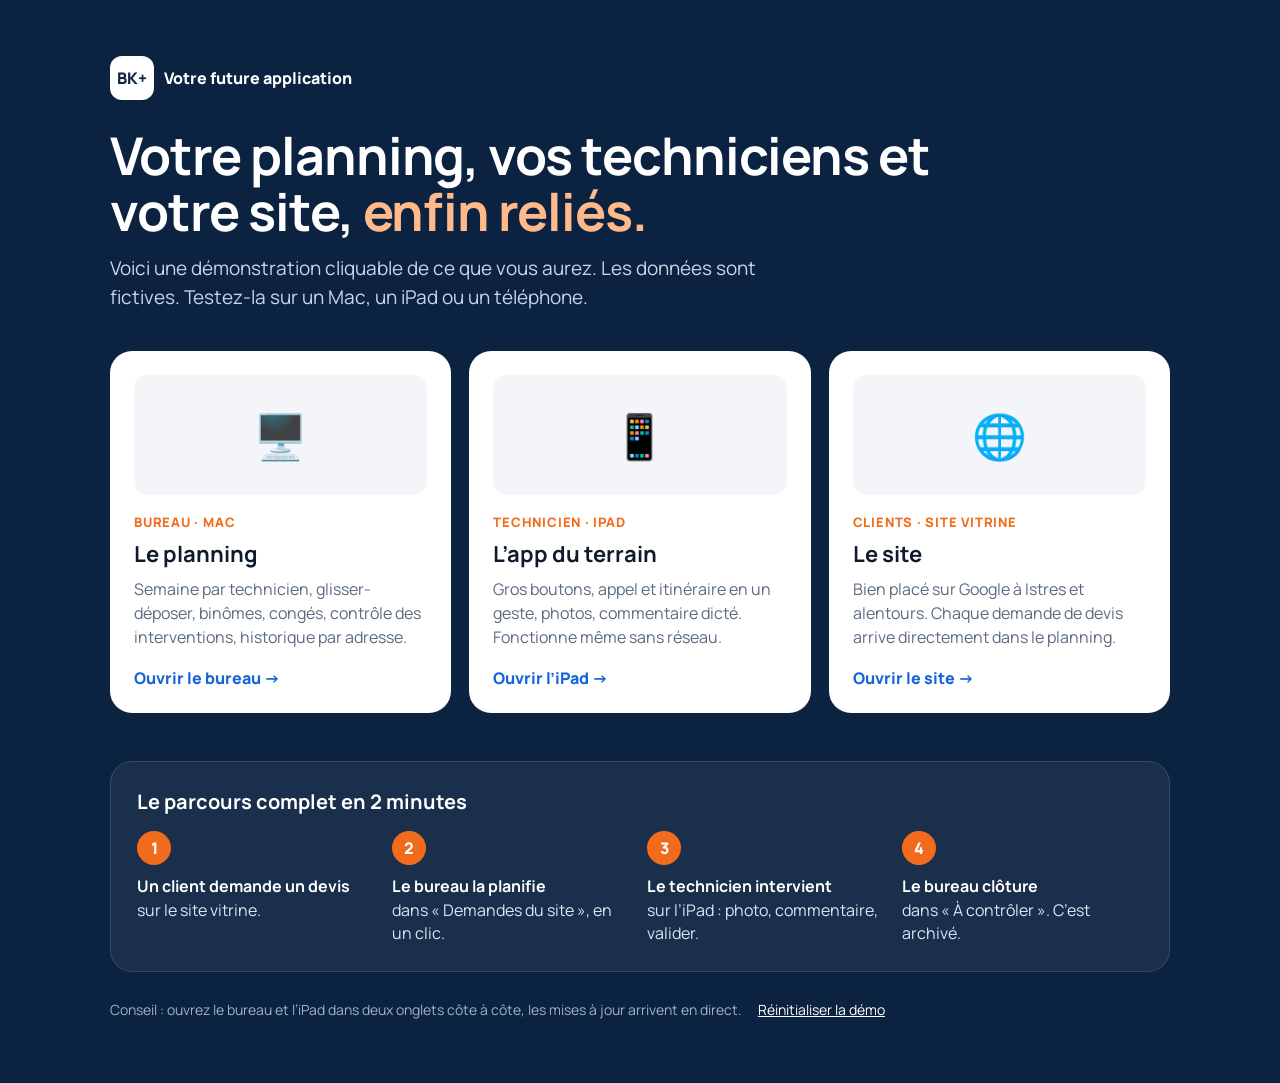
==== index.html @ 88fbd0e0 "Add files via upload" ====
<!doctype html>
<html lang="fr">
<head>
<meta charset="utf-8">
<meta name="viewport" content="width=device-width,initial-scale=1">
<meta name="robots" content="noindex">
<title>BK+ · Démo de votre application</title>
<link rel="icon" href="favicon.svg">
<link rel="stylesheet" href="app.css">
<style>
body{background:var(--navy);color:#fff;min-height:100vh}
.wrap{max-width:1100px;margin:0 auto;padding:56px 20px 64px}
.k{display:inline-flex;align-items:center;gap:10px;font-weight:800}
.k span{width:44px;height:44px;border-radius:12px;background:#fff;color:var(--navy);display:grid;place-items:center}
h1{font-size:clamp(32px,5vw,52px);line-height:1.08;margin:28px 0 14px;letter-spacing:-.02em;max-width:820px}
h1 em{font-style:normal;color:#FFB98A}
.lead{color:#C9D6E8;font-size:19px;max-width:700px;line-height:1.5;margin:0 0 40px}
.cards{display:grid;grid-template-columns:repeat(3,1fr);gap:18px}
.c{background:#fff;color:var(--ink);border-radius:22px;padding:24px;text-decoration:none;display:flex;flex-direction:column;transition:.2s}
.c:hover{transform:translateY(-4px);box-shadow:0 20px 40px rgba(0,0,0,.25)}
.c .n{font-size:13px;font-weight:800;color:var(--orange);text-transform:uppercase;letter-spacing:.06em}
.c h2{margin:8px 0 8px;font-size:22px}
.c p{color:var(--mute);line-height:1.5;margin:0 0 18px;flex:1}
.c .go{font-weight:800;color:var(--blue)}
.c .dev{height:120px;border-radius:14px;background:var(--bg);margin-bottom:18px;display:grid;place-items:center;font-size:44px}
.flow{margin-top:48px;background:rgba(255,255,255,.06);border:1px solid rgba(255,255,255,.12);border-radius:22px;padding:26px}
.flow h3{margin:0 0 16px;font-size:20px}
.flow ol{display:grid;grid-template-columns:repeat(4,1fr);gap:14px;list-style:none;padding:0;margin:0;counter-reset:s}
.flow li{counter-increment:s;color:#DCE6F3;line-height:1.45}
.flow li::before{content:counter(s);display:grid;place-items:center;width:34px;height:34px;border-radius:50%;background:var(--orange);color:#fff;font-weight:800;margin-bottom:10px}
.flow li b{color:#fff;display:block}
.note{margin-top:28px;color:#9FB2CB;font-size:14px;display:flex;gap:16px;flex-wrap:wrap;align-items:center}
.note a{color:#fff}
@media (max-width:860px){.cards,.flow ol{grid-template-columns:1fr}}
</style>
</head>
<body>
<div class="wrap">
  <div class="k"><span>BK+</span>Votre future application</div>
  <h1>Votre planning, vos techniciens et votre site, <em>enfin reliés.</em></h1>
  <p class="lead">Voici une démonstration cliquable de ce que vous aurez. Les données sont fictives. Testez-la sur un Mac, un iPad ou un téléphone.</p>
  <div class="cards">
    <a class="c" href="bureau.html"><div class="dev">🖥️</div><span class="n">Bureau · Mac</span><h2>Le planning</h2><p>Semaine par technicien, glisser-déposer, binômes, congés, contrôle des interventions, historique par adresse.</p><span class="go">Ouvrir le bureau →</span></a>
    <a class="c" href="technicien.html"><div class="dev">📱</div><span class="n">Technicien · iPad</span><h2>L’app du terrain</h2><p>Gros boutons, appel et itinéraire en un geste, photos, commentaire dicté. Fonctionne même sans réseau.</p><span class="go">Ouvrir l’iPad →</span></a>
    <a class="c" href="site.html"><div class="dev">🌐</div><span class="n">Clients · Site vitrine</span><h2>Le site</h2><p>Bien placé sur Google à Istres et alentours. Chaque demande de devis arrive directement dans le planning.</p><span class="go">Ouvrir le site →</span></a>
  </div>
  <div class="flow">
    <h3>Le parcours complet en 2 minutes</h3>
    <ol>
      <li><b>Un client demande un devis</b>sur le site vitrine.</li>
      <li><b>Le bureau la planifie</b>dans « Demandes du site », en un clic.</li>
      <li><b>Le technicien intervient</b>sur l’iPad : photo, commentaire, valider.</li>
      <li><b>Le bureau clôture</b>dans « À contrôler ». C’est archivé.</li>
    </ol>
  </div>
  <div class="note"><span>Conseil : ouvrez le bureau et l’iPad dans deux onglets côte à côte, les mises à jour arrivent en direct.</span><a href="#" id="reset">Réinitialiser la démo</a></div>
</div>
<script src="data.js"></script>
<script>document.getElementById('reset').onclick=e=>{e.preventDefault();BK.reset();e.target.textContent='Démo réinitialisée ✓';};</script>
</body>
</html>
---- app.css ----
@import url('https://fonts.googleapis.com/css2?family=Manrope:wght@400;500;600;700;800&display=swap');
:root{
  --navy:#0B2340; --navy-2:#13345C; --blue:#1565D8; --blue-50:#EAF2FE; --orange:#F26B1D; --orange-d:#D9550A;
  --bg:#F3F5F8; --card:#fff; --line:#E3E8EF; --ink:#0F1B2D; --mute:#5B6B80; --ok:#0E9F6E; --ok-50:#E6F6EF; --warn:#B45309; --warn-50:#FEF3E2; --err:#C62828; --err-50:#FDECEC;
  --r:14px; --sh:0 1px 2px rgba(15,27,45,.06),0 4px 16px rgba(15,27,45,.06);
}
*{box-sizing:border-box}
html,body{margin:0}
body{font-family:Manrope,system-ui,-apple-system,Segoe UI,Roboto,sans-serif;color:var(--ink);background:var(--bg);-webkit-font-smoothing:antialiased}
button,input,select,textarea{font:inherit;color:inherit}
button{cursor:pointer}
a{color:var(--blue)}
.demo-bar{background:var(--navy);color:#fff;font-size:13px;display:flex;align-items:center;gap:12px;padding:8px 16px;flex-wrap:wrap}
.demo-bar b{color:#FFB98A;font-weight:700}
.demo-bar nav{margin-left:auto;display:flex;gap:4px;flex-wrap:wrap}
.demo-bar nav a{color:#C9D6E8;text-decoration:none;padding:5px 10px;border-radius:8px}
.demo-bar nav a:hover{background:rgba(255,255,255,.08);color:#fff}
.demo-bar nav a[aria-current]{background:rgba(255,255,255,.14);color:#fff}
.btn{display:inline-flex;align-items:center;justify-content:center;gap:8px;border:1px solid var(--line);background:#fff;border-radius:10px;padding:9px 14px;font-weight:600;font-size:14px;text-decoration:none;color:var(--ink)}
.btn:hover{border-color:#C8D2DF}
.btn.primary{background:var(--blue);border-color:var(--blue);color:#fff}
.btn.primary:hover{background:#0F55BC}
.btn.orange{background:var(--orange);border-color:var(--orange);color:#fff}
.btn.orange:hover{background:var(--orange-d)}
.btn.ok{background:var(--ok);border-color:var(--ok);color:#fff}
.pill{display:inline-flex;align-items:center;gap:6px;font-size:12px;font-weight:700;padding:3px 9px;border-radius:999px;white-space:nowrap}
.pill.planifiee{background:var(--blue-50);color:var(--blue)}
.pill.encours{background:var(--warn-50);color:var(--warn)}
.pill.controle{background:#FFF1E8;color:var(--orange-d)}
.pill.cloturee{background:var(--ok-50);color:var(--ok)}
.toast{position:fixed;left:50%;bottom:24px;transform:translateX(-50%) translateY(20px);background:var(--navy);color:#fff;padding:12px 18px;border-radius:12px;font-weight:600;opacity:0;transition:.25s;z-index:100;box-shadow:var(--sh);max-width:calc(100% - 32px)}
.toast.show{opacity:1;transform:translateX(-50%) translateY(0)}
.sr{position:absolute;width:1px;height:1px;overflow:hidden;clip:rect(0 0 0 0)}
:focus-visible{outline:3px solid #8AB6F5;outline-offset:2px}
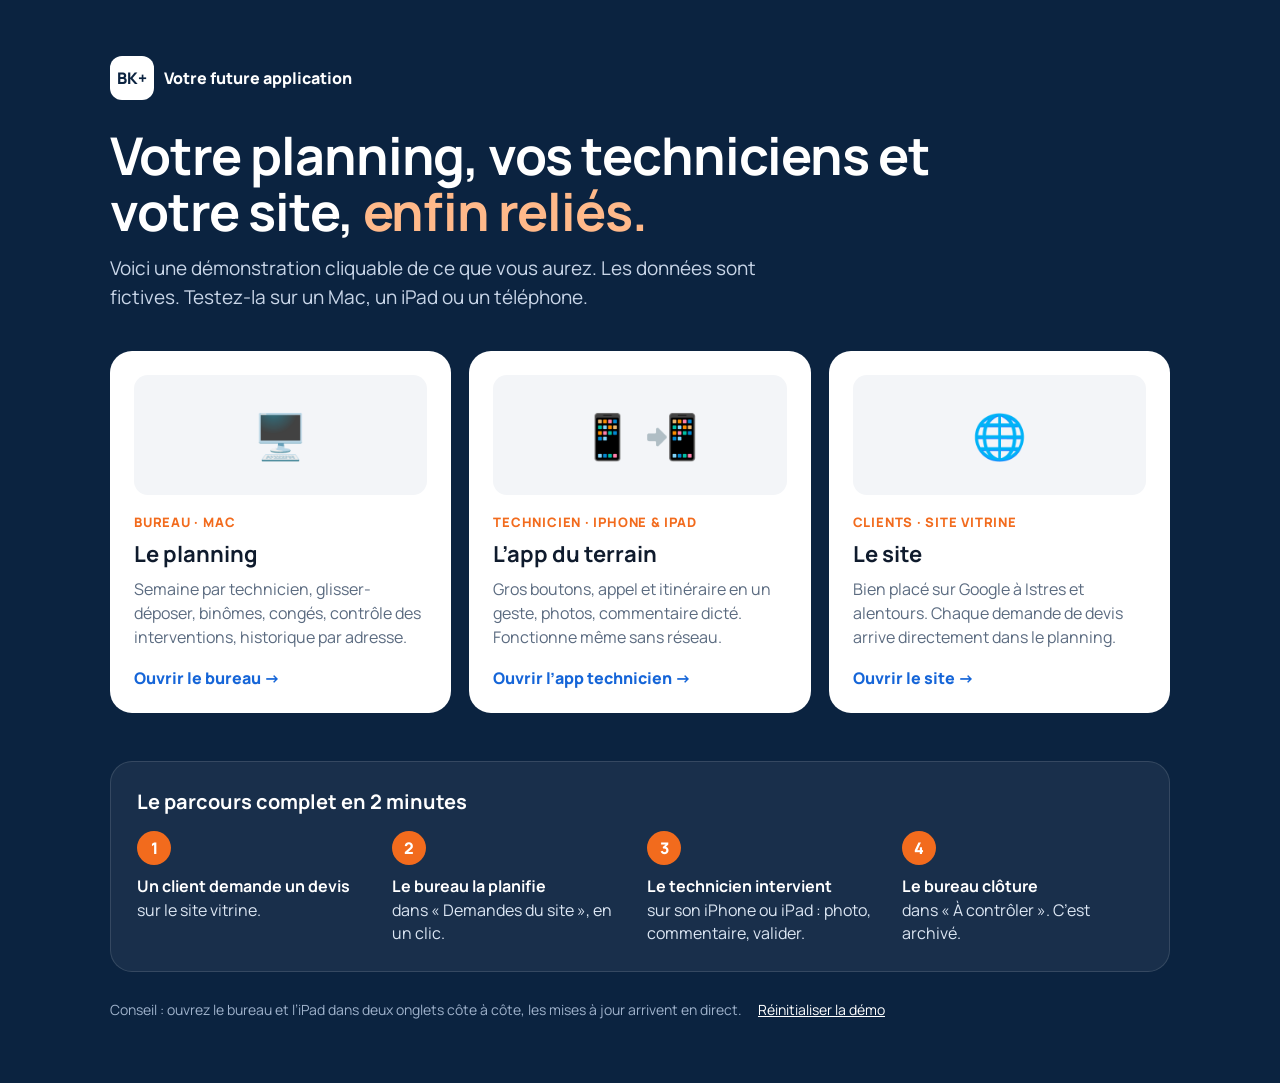
==== commit ba7f7393: "Add files via upload" ====
--- a/index.html
+++ b/index.html
@@ -41,7 +41,7 @@
   <p class="lead">Voici une démonstration cliquable de ce que vous aurez. Les données sont fictives. Testez-la sur un Mac, un iPad ou un téléphone.</p>
   <div class="cards">
     <a class="c" href="bureau.html"><div class="dev">🖥️</div><span class="n">Bureau · Mac</span><h2>Le planning</h2><p>Semaine par technicien, glisser-déposer, binômes, congés, contrôle des interventions, historique par adresse.</p><span class="go">Ouvrir le bureau →</span></a>
-    <a class="c" href="technicien.html"><div class="dev">📱</div><span class="n">Technicien · iPad</span><h2>L’app du terrain</h2><p>Gros boutons, appel et itinéraire en un geste, photos, commentaire dicté. Fonctionne même sans réseau.</p><span class="go">Ouvrir l’iPad →</span></a>
+    <a class="c" href="technicien.html"><div class="dev">📱 📲</div><span class="n">Technicien · iPhone &amp; iPad</span><h2>L’app du terrain</h2><p>Gros boutons, appel et itinéraire en un geste, photos, commentaire dicté. Fonctionne même sans réseau.</p><span class="go">Ouvrir l’app technicien →</span></a>
     <a class="c" href="site.html"><div class="dev">🌐</div><span class="n">Clients · Site vitrine</span><h2>Le site</h2><p>Bien placé sur Google à Istres et alentours. Chaque demande de devis arrive directement dans le planning.</p><span class="go">Ouvrir le site →</span></a>
   </div>
   <div class="flow">
@@ -49,7 +49,7 @@
     <ol>
       <li><b>Un client demande un devis</b>sur le site vitrine.</li>
       <li><b>Le bureau la planifie</b>dans « Demandes du site », en un clic.</li>
-      <li><b>Le technicien intervient</b>sur l’iPad : photo, commentaire, valider.</li>
+      <li><b>Le technicien intervient</b>sur son iPhone ou iPad : photo, commentaire, valider.</li>
       <li><b>Le bureau clôture</b>dans « À contrôler ». C’est archivé.</li>
     </ol>
   </div>
@@ -57,5 +57,6 @@
 </div>
 <script src="data.js"></script>
 <script>document.getElementById('reset').onclick=e=>{e.preventDefault();BK.reset();e.target.textContent='Démo réinitialisée ✓';};</script>
+<script>if('serviceWorker' in navigator) navigator.serviceWorker.register('sw.js').catch(()=>{});</script>
 </body>
 </html>
--- a/app.css
+++ b/app.css
@@ -25,6 +25,7 @@
 .btn.ok{background:var(--ok);border-color:var(--ok);color:#fff}
 .pill{display:inline-flex;align-items:center;gap:6px;font-size:12px;font-weight:700;padding:3px 9px;border-radius:999px;white-space:nowrap}
 .pill.planifiee{background:var(--blue-50);color:var(--blue)}
+.pill.enroute{background:#F1EBFF;color:#6D28D9}
 .pill.encours{background:var(--warn-50);color:var(--warn)}
 .pill.controle{background:#FFF1E8;color:var(--orange-d)}
 .pill.cloturee{background:var(--ok-50);color:var(--ok)}
